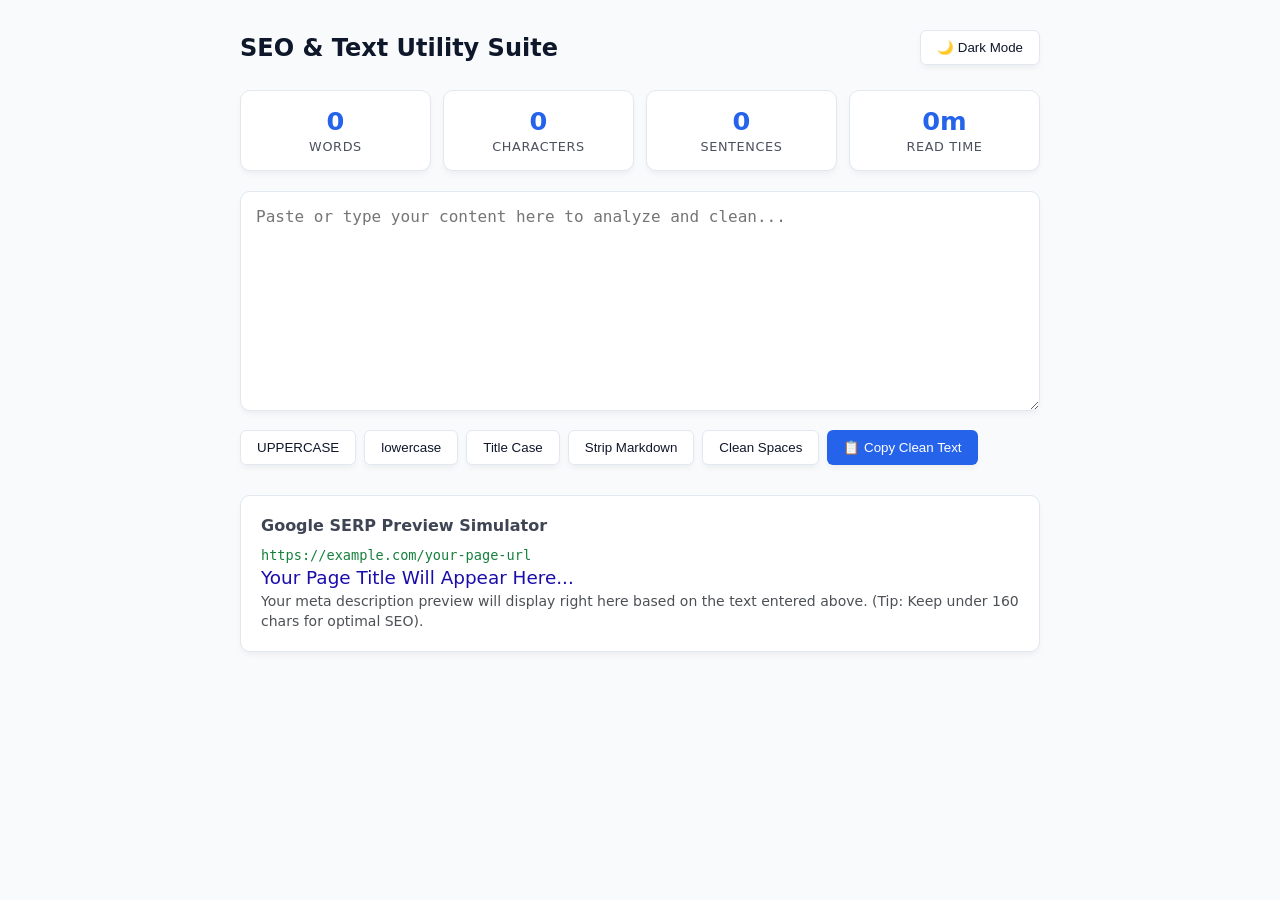
==== index.html @ 4020cf33 "feat: launch high-performance SEO text utility suite" ====
<!DOCTYPE html>
<html lang="en">
<head>
  <meta charset="UTF-8">
  <meta name="viewport" content="width=device-width, initial-scale=1.0">
  <title>SEO & Content Text Utility Suite</title>
  <link rel="stylesheet" href="style.css">
</head>
<body>
  <div class="container">
    <header>
      <h1>SEO & Text Utility Suite</h1>
      <button id="themeToggle" aria-label="Toggle Dark Mode">🌙 Dark Mode</button>
    </header>

    <div class="stats-grid">
      <div class="stat-card"><span id="wordCount">0</span><label>Words</label></div>
      <div class="stat-card"><span id="charCount">0</span><label>Characters</label></div>
      <div class="stat-card"><span id="sentenceCount">0</span><label>Sentences</label></div>
      <div class="stat-card"><span id="readingTime">0m</span><label>Read Time</label></div>
    </div>

    <textarea id="textInput" placeholder="Paste or type your content here to analyze and clean..."></textarea>

    <div class="actions">
      <button onclick="transformText('upper')">UPPERCASE</button>
      <button onclick="transformText('lower')">lowercase</button>
      <button onclick="transformText('title')">Title Case</button>
      <button onclick="transformText('stripMarkdown')">Strip Markdown</button>
      <button onclick="transformText('cleanSpaces')">Clean Spaces</button>
      <button id="copyBtn" onclick="copyText()" class="primary">📋 Copy Clean Text</button>
    </div>

    <div class="serp-box">
      <h3>Google SERP Preview Simulator</h3>
      <div class="serp-card">
        <div class="serp-url">https://example.com/your-page-url</div>
        <div id="serpTitle" class="serp-title">Your Page Title Will Appear Here...</div>
        <div id="serpDesc" class="serp-desc">Your meta description preview will display right here based on the text entered above. (Tip: Keep under 160 chars for optimal SEO).</div>
      </div>
    </div>
  </div>
  <script src="app.js"></script>
</body>
</html>
---- style.css ----
:root {
  --bg: #f8fafc; --card: #ffffff; --text: #0f172a; --border: #e2e8f0;
  --accent: #2563eb; --accent-hover: #1d4ed8; --card-shadow: 0 4px 6px -1px rgb(0 0 0 / 0.05);
}
body.dark {
  --bg: #0f172a; --card: #1e293b; --text: #f8fafc; --border: #334155;
  --accent: #3b82f6; --accent-hover: #60a5fa; --card-shadow: 0 4px 6px -1px rgb(0 0 0 / 0.2);
}
body {
  font-family: system-ui, -apple-system, sans-serif;
  background: var(--bg); color: var(--text);
  margin: 0; padding: 30px 20px; transition: background 0.2s ease, color 0.2s ease;
}
.container { max-width: 800px; margin: 0 auto; }
header { display: flex; justify-content: space-between; align-items: center; margin-bottom: 25px; }
header h1 { font-size: 1.5rem; margin: 0; font-weight: 700; }
.stats-grid { display: grid; grid-template-columns: repeat(4, 1fr); gap: 12px; margin-bottom: 20px; }
.stat-card { background: var(--card); border: 1px solid var(--border); box-shadow: var(--card-shadow); padding: 15px; border-radius: 10px; text-align: center; }
.stat-card span { display: block; font-size: 1.6rem; font-weight: 800; color: var(--accent); }
.stat-card label { font-size: 0.8rem; opacity: 0.75; text-transform: uppercase; letter-spacing: 0.05em; }
textarea { width: 100%; height: 220px; padding: 15px; background: var(--card); color: var(--text); border: 1px solid var(--border); border-radius: 10px; font-size: 1rem; box-sizing: border-box; margin-bottom: 15px; resize: vertical; box-shadow: var(--card-shadow); outline: none; }
textarea:focus { border-color: var(--accent); }
.actions { display: flex; flex-wrap: wrap; gap: 8px; margin-bottom: 30px; }
button { padding: 9px 16px; background: var(--card); color: var(--text); border: 1px solid var(--border); border-radius: 6px; cursor: pointer; font-weight: 500; box-shadow: var(--card-shadow); transition: all 0.1s ease; }
button:hover { border-color: var(--accent); }
button.primary { background: var(--accent); color: white; border: none; }
button.primary:hover { background: var(--accent-hover); }
.serp-box { background: var(--card); border: 1px solid var(--border); box-shadow: var(--card-shadow); padding: 20px; border-radius: 10px; }
.serp-box h3 { margin-top: 0; font-size: 1rem; margin-bottom: 12px; opacity: 0.8; }
.serp-url { color: #15803d; font-size: 0.85rem; margin-bottom: 4px; font-family: monospace; }
body.dark .serp-url { color: #4ade80; }
.serp-title { color: #1a0dab; font-size: 1.15rem; font-weight: 500; margin-bottom: 4px; word-break: break-all; }
body.dark .serp-title { color: #8ab4f8; }
.serp-desc { color: #4d5156; font-size: 0.875rem; line-height: 1.4; word-break: break-all; }
body.dark .serp-desc { color: #bdc1c6; }
@media (max-width: 600px) { .stats-grid { grid-template-columns: repeat(2, 1fr); } }
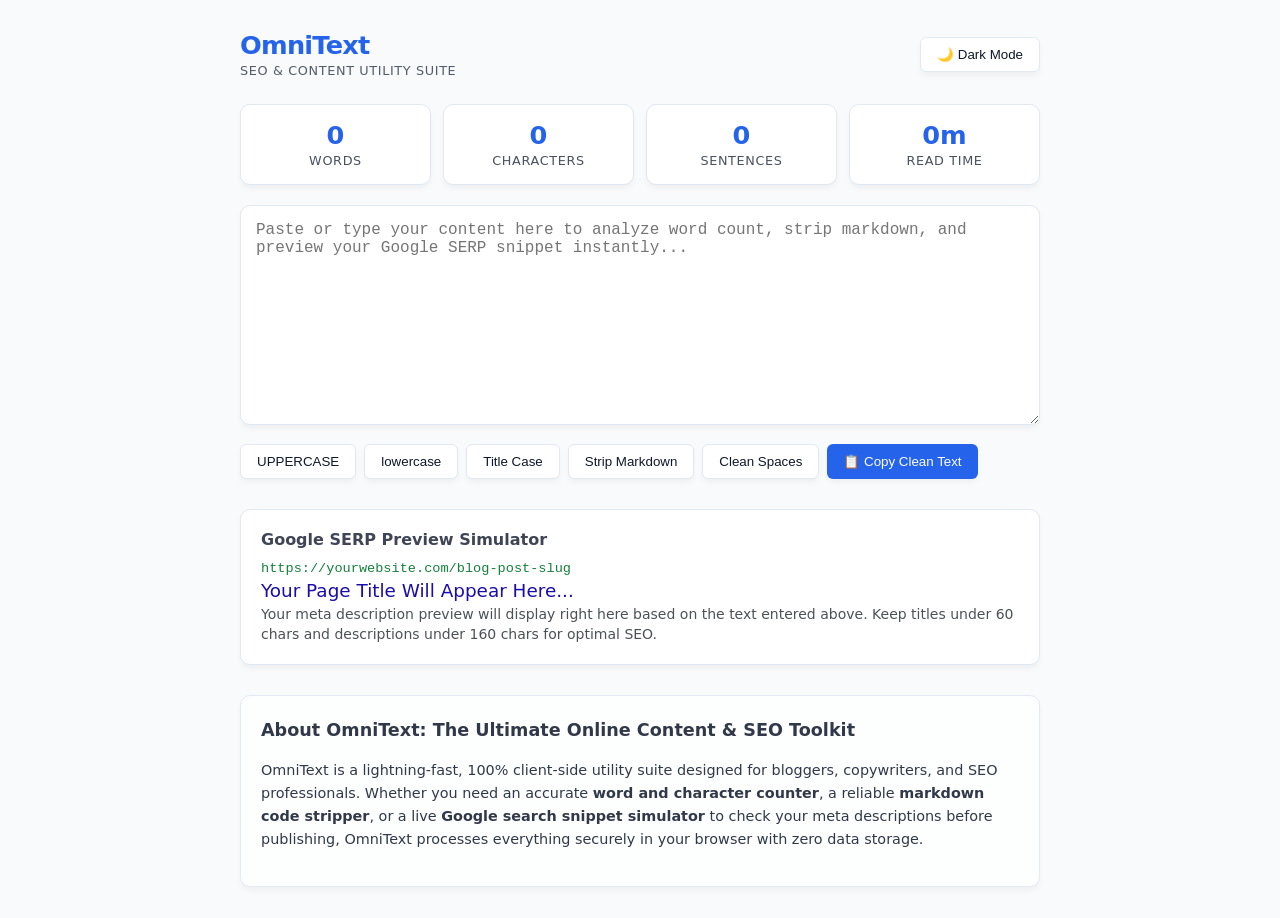
==== commit 3e38fd89: "seo: optimize metadata, brand identity, and keyword text for organic search traffic" ====
--- a/index.html
+++ b/index.html
@@ -3,13 +3,17 @@
 <head>
   <meta charset="UTF-8">
   <meta name="viewport" content="width=device-width, initial-scale=1.0">
-  <title>SEO & Content Text Utility Suite</title>
+  <title>OmniText | Free Word Counter, Case Converter & Google SERP Simulator</title>
+  <meta name="description" content="Free all-in-one content workspace. Real-time word counter, character limit checker, markdown stripper, case converter, and live Google SERP preview simulator.">
   <link rel="stylesheet" href="style.css">
 </head>
 <body>
   <div class="container">
     <header>
-      <h1>SEO & Text Utility Suite</h1>
+      <div class="brand">
+        <h1>OmniText</h1>
+        <span class="tagline">SEO & Content Utility Suite</span>
+      </div>
       <button id="themeToggle" aria-label="Toggle Dark Mode">🌙 Dark Mode</button>
     </header>
 
@@ -20,7 +24,7 @@
       <div class="stat-card"><span id="readingTime">0m</span><label>Read Time</label></div>
     </div>
 
-    <textarea id="textInput" placeholder="Paste or type your content here to analyze and clean..."></textarea>
+    <textarea id="textInput" placeholder="Paste or type your content here to analyze word count, strip markdown, and preview your Google SERP snippet instantly..."></textarea>
 
     <div class="actions">
       <button onclick="transformText('upper')">UPPERCASE</button>
@@ -34,11 +38,17 @@
     <div class="serp-box">
       <h3>Google SERP Preview Simulator</h3>
       <div class="serp-card">
-        <div class="serp-url">https://example.com/your-page-url</div>
+        <div class="serp-url">https://yourwebsite.com/blog-post-slug</div>
         <div id="serpTitle" class="serp-title">Your Page Title Will Appear Here...</div>
-        <div id="serpDesc" class="serp-desc">Your meta description preview will display right here based on the text entered above. (Tip: Keep under 160 chars for optimal SEO).</div>
+        <div id="serpDesc" class="serp-desc">Your meta description preview will display right here based on the text entered above. Keep titles under 60 chars and descriptions under 160 chars for optimal SEO.</div>
       </div>
     </div>
+
+    <!-- SEO Content & Keyword Rich Footer Text for Organic Indexing -->
+    <section class="seo-content">
+      <h2>About OmniText: The Ultimate Online Content & SEO Toolkit</h2>
+      <p>OmniText is a lightning-fast, 100% client-side utility suite designed for bloggers, copywriters, and SEO professionals. Whether you need an accurate <strong>word and character counter</strong>, a reliable <strong>markdown code stripper</strong>, or a live <strong>Google search snippet simulator</strong> to check your meta descriptions before publishing, OmniText processes everything securely in your browser with zero data storage.</p>
+    </section>
   </div>
   <script src="app.js"></script>
 </body>
--- a/style.css
+++ b/style.css
@@ -13,7 +13,8 @@
 }
 .container { max-width: 800px; margin: 0 auto; }
 header { display: flex; justify-content: space-between; align-items: center; margin-bottom: 25px; }
-header h1 { font-size: 1.5rem; margin: 0; font-weight: 700; }
+.brand h1 { font-size: 1.6rem; margin: 0; font-weight: 800; color: var(--accent); letter-spacing: -0.03em; }
+.tagline { font-size: 0.8rem; opacity: 0.7; font-weight: 500; text-transform: uppercase; letter-spacing: 0.05em; }
 .stats-grid { display: grid; grid-template-columns: repeat(4, 1fr); gap: 12px; margin-bottom: 20px; }
 .stat-card { background: var(--card); border: 1px solid var(--border); box-shadow: var(--card-shadow); padding: 15px; border-radius: 10px; text-align: center; }
 .stat-card span { display: block; font-size: 1.6rem; font-weight: 800; color: var(--accent); }
@@ -25,7 +26,7 @@
 button:hover { border-color: var(--accent); }
 button.primary { background: var(--accent); color: white; border: none; }
 button.primary:hover { background: var(--accent-hover); }
-.serp-box { background: var(--card); border: 1px solid var(--border); box-shadow: var(--card-shadow); padding: 20px; border-radius: 10px; }
+.serp-box { background: var(--card); border: 1px solid var(--border); box-shadow: var(--card-shadow); padding: 20px; border-radius: 10px; margin-bottom: 30px; }
 .serp-box h3 { margin-top: 0; font-size: 1rem; margin-bottom: 12px; opacity: 0.8; }
 .serp-url { color: #15803d; font-size: 0.85rem; margin-bottom: 4px; font-family: monospace; }
 body.dark .serp-url { color: #4ade80; }
@@ -33,4 +34,6 @@
 body.dark .serp-title { color: #8ab4f8; }
 .serp-desc { color: #4d5156; font-size: 0.875rem; line-height: 1.4; word-break: break-all; }
 body.dark .serp-desc { color: #bdc1c6; }
+.seo-content { background: var(--card); border: 1px solid var(--border); padding: 20px; border-radius: 10px; font-size: 0.9rem; line-height: 1.6; opacity: 0.85; box-shadow: var(--card-shadow); }
+.seo-content h2 { font-size: 1.1rem; margin-top: 0; color: var(--text); opacity: 1; }
 @media (max-width: 600px) { .stats-grid { grid-template-columns: repeat(2, 1fr); } }
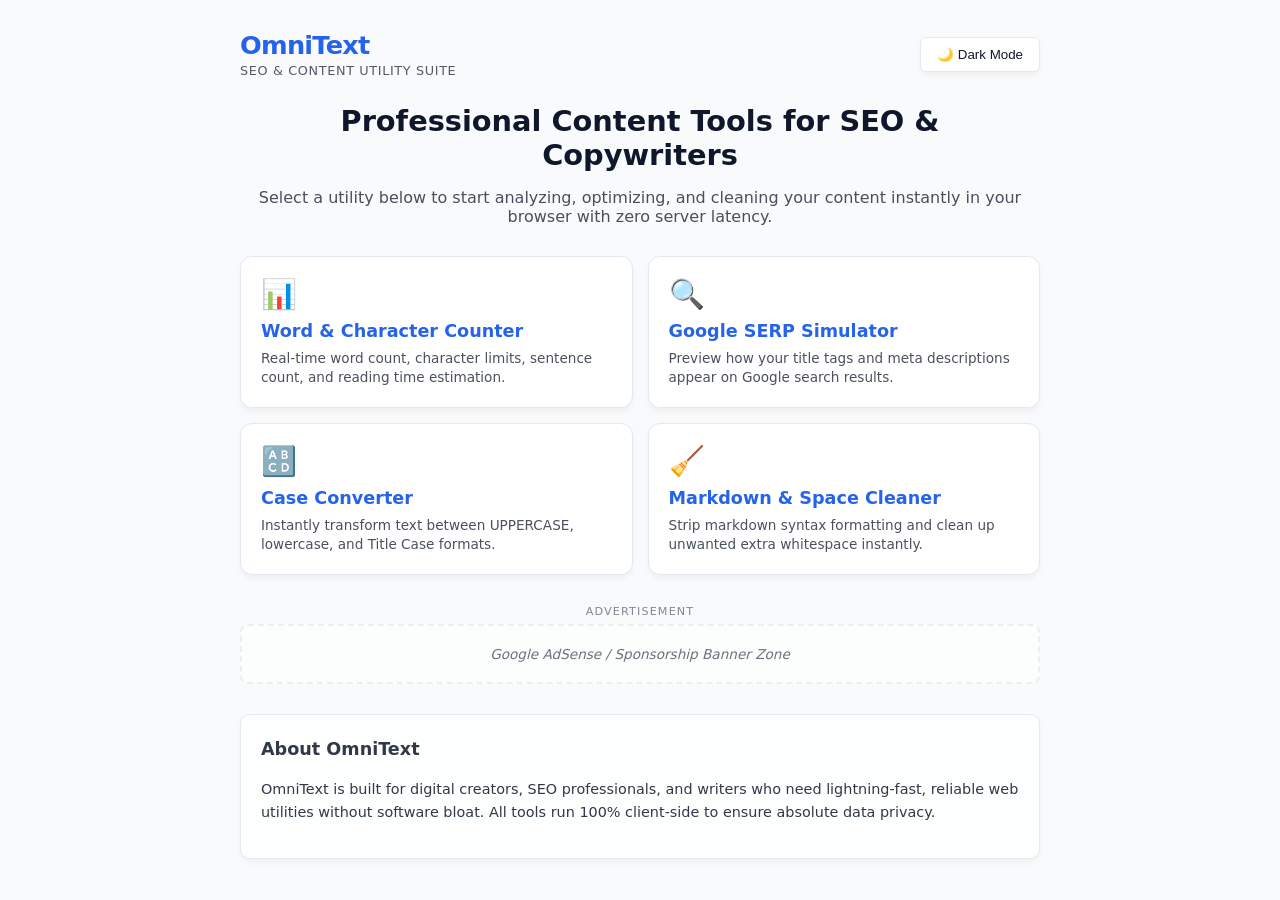
==== commit 8ceff1ac: "feat: upgrade to multi-tool hub architecture with dedicated SEO landing pages and ad zones" ====
--- a/index.html
+++ b/index.html
@@ -3,7 +3,7 @@
 <head>
   <meta charset="UTF-8">
   <meta name="viewport" content="width=device-width, initial-scale=1.0">
-  <title>OmniText | Free Word Counter, Case Converter & Google SERP Simulator</title>
+  <title>OmniText | Free Online SEO & Content Utility Suite</title>
   <meta name="description" content="Free all-in-one content workspace. Real-time word counter, character limit checker, markdown stripper, case converter, and live Google SERP preview simulator.">
   <link rel="stylesheet" href="style.css">
 </head>
@@ -17,37 +17,47 @@
       <button id="themeToggle" aria-label="Toggle Dark Mode">🌙 Dark Mode</button>
     </header>
 
-    <div class="stats-grid">
-      <div class="stat-card"><span id="wordCount">0</span><label>Words</label></div>
-      <div class="stat-card"><span id="charCount">0</span><label>Characters</label></div>
-      <div class="stat-card"><span id="sentenceCount">0</span><label>Sentences</label></div>
-      <div class="stat-card"><span id="readingTime">0m</span><label>Read Time</label></div>
+    <div class="hero-section">
+      <h2>Professional Content Tools for SEO & Copywriters</h2>
+      <p>Select a utility below to start analyzing, optimizing, and cleaning your content instantly in your browser with zero server latency.</p>
     </div>
 
-    <textarea id="textInput" placeholder="Paste or type your content here to analyze word count, strip markdown, and preview your Google SERP snippet instantly..."></textarea>
+    <!-- Tool Category Grid -->
+    <div class="tool-grid">
+      <a href="word-counter.html" class="tool-card">
+        <div class="tool-icon">📊</div>
+        <h3>Word & Character Counter</h3>
+        <p>Real-time word count, character limits, sentence count, and reading time estimation.</p>
+      </a>
 
-    <div class="actions">
-      <button onclick="transformText('upper')">UPPERCASE</button>
-      <button onclick="transformText('lower')">lowercase</button>
-      <button onclick="transformText('title')">Title Case</button>
-      <button onclick="transformText('stripMarkdown')">Strip Markdown</button>
-      <button onclick="transformText('cleanSpaces')">Clean Spaces</button>
-      <button id="copyBtn" onclick="copyText()" class="primary">📋 Copy Clean Text</button>
+      <a href="serp-simulator.html" class="tool-card">
+        <div class="tool-icon">🔍</div>
+        <h3>Google SERP Simulator</h3>
+        <p>Preview how your title tags and meta descriptions appear on Google search results.</p>
+      </a>
+
+      <a href="case-converter.html" class="tool-card">
+        <div class="tool-icon">🔠</div>
+        <h3>Case Converter</h3>
+        <p>Instantly transform text between UPPERCASE, lowercase, and Title Case formats.</p>
+      </a>
+
+      <a href="markdown-stripper.html" class="tool-card">
+        <div class="tool-icon">🧹</div>
+        <h3>Markdown & Space Cleaner</h3>
+        <p>Strip markdown syntax formatting and clean up unwanted extra whitespace instantly.</p>
+      </a>
     </div>
 
-    <div class="serp-box">
-      <h3>Google SERP Preview Simulator</h3>
-      <div class="serp-card">
-        <div class="serp-url">https://yourwebsite.com/blog-post-slug</div>
-        <div id="serpTitle" class="serp-title">Your Page Title Will Appear Here...</div>
-        <div id="serpDesc" class="serp-desc">Your meta description preview will display right here based on the text entered above. Keep titles under 60 chars and descriptions under 160 chars for optimal SEO.</div>
-      </div>
+    <!-- Ad Monetization Slot Hub -->
+    <div class="ad-container">
+      <span class="ad-label">Advertisement</span>
+      <div class="ad-slot">Google AdSense / Sponsorship Banner Zone</div>
     </div>
 
-    <!-- SEO Content & Keyword Rich Footer Text for Organic Indexing -->
     <section class="seo-content">
-      <h2>About OmniText: The Ultimate Online Content & SEO Toolkit</h2>
-      <p>OmniText is a lightning-fast, 100% client-side utility suite designed for bloggers, copywriters, and SEO professionals. Whether you need an accurate <strong>word and character counter</strong>, a reliable <strong>markdown code stripper</strong>, or a live <strong>Google search snippet simulator</strong> to check your meta descriptions before publishing, OmniText processes everything securely in your browser with zero data storage.</p>
+      <h2>About OmniText</h2>
+      <p>OmniText is built for digital creators, SEO professionals, and writers who need lightning-fast, reliable web utilities without software bloat. All tools run 100% client-side to ensure absolute data privacy.</p>
     </section>
   </div>
   <script src="app.js"></script>
--- a/style.css
+++ b/style.css
@@ -15,17 +15,43 @@
 header { display: flex; justify-content: space-between; align-items: center; margin-bottom: 25px; }
 .brand h1 { font-size: 1.6rem; margin: 0; font-weight: 800; color: var(--accent); letter-spacing: -0.03em; }
 .tagline { font-size: 0.8rem; opacity: 0.7; font-weight: 500; text-transform: uppercase; letter-spacing: 0.05em; }
+.back-link { display: block; font-size: 0.8rem; color: var(--accent); text-decoration: none; margin-bottom: 4px; font-weight: 600; }
+.back-link:hover { text-decoration: underline; }
+
+/* Hub Tool Grid */
+.hero-section { text-align: center; margin-bottom: 30px; }
+.hero-section h2 { font-size: 1.8rem; font-weight: 800; margin-bottom: 10px; }
+.hero-section p { opacity: 0.75; font-size: 1rem; }
+.tool-grid { display: grid; grid-template-columns: repeat(2, 1fr); gap: 15px; margin-bottom: 30px; }
+.tool-card { background: var(--card); border: 1px solid var(--border); border-radius: 12px; padding: 20px; text-decoration: none; color: var(--text); box-shadow: var(--card-shadow); transition: all 0.2s ease; }
+.tool-card:hover { border-color: var(--accent); transform: translateY(-2px); }
+.tool-icon { font-size: 1.8rem; margin-bottom: 10px; }
+.tool-card h3 { font-size: 1.1rem; margin: 0 0 8px 0; color: var(--accent); }
+.tool-card p { font-size: 0.85rem; opacity: 0.75; margin: 0; line-height: 1.4; }
+
+/* Stats & Textarea */
 .stats-grid { display: grid; grid-template-columns: repeat(4, 1fr); gap: 12px; margin-bottom: 20px; }
 .stat-card { background: var(--card); border: 1px solid var(--border); box-shadow: var(--card-shadow); padding: 15px; border-radius: 10px; text-align: center; }
 .stat-card span { display: block; font-size: 1.6rem; font-weight: 800; color: var(--accent); }
 .stat-card label { font-size: 0.8rem; opacity: 0.75; text-transform: uppercase; letter-spacing: 0.05em; }
-textarea { width: 100%; height: 220px; padding: 15px; background: var(--card); color: var(--text); border: 1px solid var(--border); border-radius: 10px; font-size: 1rem; box-sizing: border-box; margin-bottom: 15px; resize: vertical; box-shadow: var(--card-shadow); outline: none; }
-textarea:focus { border-color: var(--accent); }
+textarea, input[type="text"] { width: 100%; padding: 15px; background: var(--card); color: var(--text); border: 1px solid var(--border); border-radius: 10px; font-size: 1rem; box-sizing: border-box; margin-bottom: 15px; box-shadow: var(--card-shadow); outline: none; }
+textarea { height: 200px; resize: vertical; }
+textarea:focus, input[type="text"]:focus { border-color: var(--accent); }
+
+/* SERP Builder Specifics */
+.serp-builder { background: var(--card); border: 1px solid var(--border); padding: 20px; border-radius: 10px; margin-bottom: 20px; box-shadow: var(--card-shadow); }
+.input-group { position: relative; margin-bottom: 15px; }
+.input-group:last-child { margin-bottom: 0; }
+.input-group label { display: block; font-size: 0.85rem; font-weight: 600; margin-bottom: 6px; opacity: 0.8; }
+.char-counter { position: absolute; right: 12px; top: 35px; font-size: 0.75rem; opacity: 0.6; font-family: monospace; }
+
 .actions { display: flex; flex-wrap: wrap; gap: 8px; margin-bottom: 30px; }
 button { padding: 9px 16px; background: var(--card); color: var(--text); border: 1px solid var(--border); border-radius: 6px; cursor: pointer; font-weight: 500; box-shadow: var(--card-shadow); transition: all 0.1s ease; }
 button:hover { border-color: var(--accent); }
 button.primary { background: var(--accent); color: white; border: none; }
 button.primary:hover { background: var(--accent-hover); }
+
+/* SERP Preview Box */
 .serp-box { background: var(--card); border: 1px solid var(--border); box-shadow: var(--card-shadow); padding: 20px; border-radius: 10px; margin-bottom: 30px; }
 .serp-box h3 { margin-top: 0; font-size: 1rem; margin-bottom: 12px; opacity: 0.8; }
 .serp-url { color: #15803d; font-size: 0.85rem; margin-bottom: 4px; font-family: monospace; }
@@ -34,6 +60,16 @@
 body.dark .serp-title { color: #8ab4f8; }
 .serp-desc { color: #4d5156; font-size: 0.875rem; line-height: 1.4; word-break: break-all; }
 body.dark .serp-desc { color: #bdc1c6; }
+
+/* Monetization Ad Slots */
+.ad-container { margin: 30px 0; text-align: center; }
+.ad-label { display: block; font-size: 0.7rem; text-transform: uppercase; letter-spacing: 0.1em; opacity: 0.5; margin-bottom: 6px; }
+.ad-slot { background: var(--card); border: 2px dashed var(--border); padding: 20px; border-radius: 8px; font-size: 0.85rem; opacity: 0.6; font-style: italic; }
+
 .seo-content { background: var(--card); border: 1px solid var(--border); padding: 20px; border-radius: 10px; font-size: 0.9rem; line-height: 1.6; opacity: 0.85; box-shadow: var(--card-shadow); }
 .seo-content h2 { font-size: 1.1rem; margin-top: 0; color: var(--text); opacity: 1; }
-@media (max-width: 600px) { .stats-grid { grid-template-columns: repeat(2, 1fr); } }+
+@media (max-width: 600px) { 
+  .tool-grid { grid-template-columns: 1fr; }
+  .stats-grid { grid-template-columns: repeat(2, 1fr); } 
+}
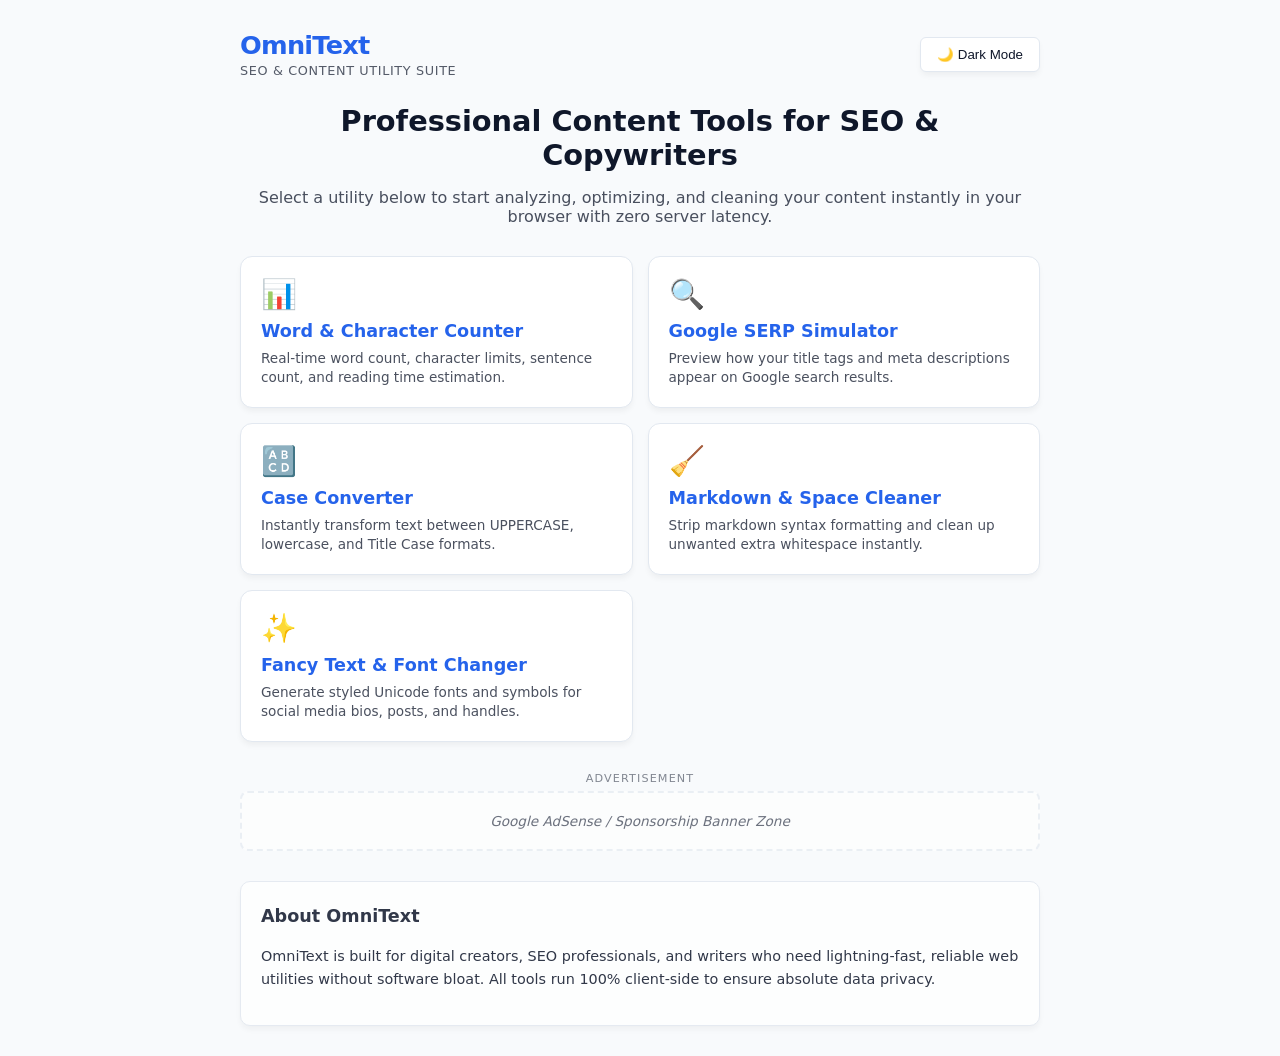
==== commit 2651ac23: "feat: add font changer tool with full code updates" ====
--- a/index.html
+++ b/index.html
@@ -4,7 +4,7 @@
   <meta charset="UTF-8">
   <meta name="viewport" content="width=device-width, initial-scale=1.0">
   <title>OmniText | Free Online SEO & Content Utility Suite</title>
-  <meta name="description" content="Free all-in-one content workspace. Real-time word counter, character limit checker, markdown stripper, case converter, and live Google SERP preview simulator.">
+  <meta name="description" content="Free all-in-one content workspace. Real-time word counter, character limit checker, markdown stripper, case converter, font changer, and live Google SERP preview simulator.">
   <link rel="stylesheet" href="style.css">
 </head>
 <body>
@@ -47,6 +47,12 @@
         <h3>Markdown & Space Cleaner</h3>
         <p>Strip markdown syntax formatting and clean up unwanted extra whitespace instantly.</p>
       </a>
+
+      <a href="font-changer.html" class="tool-card">
+        <div class="tool-icon">✨</div>
+        <h3>Fancy Text & Font Changer</h3>
+        <p>Generate styled Unicode fonts and symbols for social media bios, posts, and handles.</p>
+      </a>
     </div>
 
     <!-- Ad Monetization Slot Hub -->
--- a/style.css
+++ b/style.css
@@ -61,6 +61,14 @@
 .serp-desc { color: #4d5156; font-size: 0.875rem; line-height: 1.4; word-break: break-all; }
 body.dark .serp-desc { color: #bdc1c6; }
 
+/* Font Generator Specific Styles */
+.font-results-grid { display: flex; flex-direction: column; gap: 12px; margin-bottom: 30px; }
+.font-row { background: var(--card); border: 1px solid var(--border); border-radius: 10px; padding: 15px 20px; display: flex; justify-content: space-between; align-items: center; box-shadow: var(--card-shadow); }
+.font-name { font-size: 0.75rem; opacity: 0.6; text-transform: uppercase; font-weight: 700; margin-bottom: 4px; display: block; }
+.font-output { font-size: 1.15rem; word-break: break-all; color: var(--text); }
+.font-row button { margin-left: 15px; flex-shrink: 0; }
+.font-placeholder { text-align: center; opacity: 0.6; padding: 30px; font-style: italic; }
+
 /* Monetization Ad Slots */
 .ad-container { margin: 30px 0; text-align: center; }
 .ad-label { display: block; font-size: 0.7rem; text-transform: uppercase; letter-spacing: 0.1em; opacity: 0.5; margin-bottom: 6px; }
